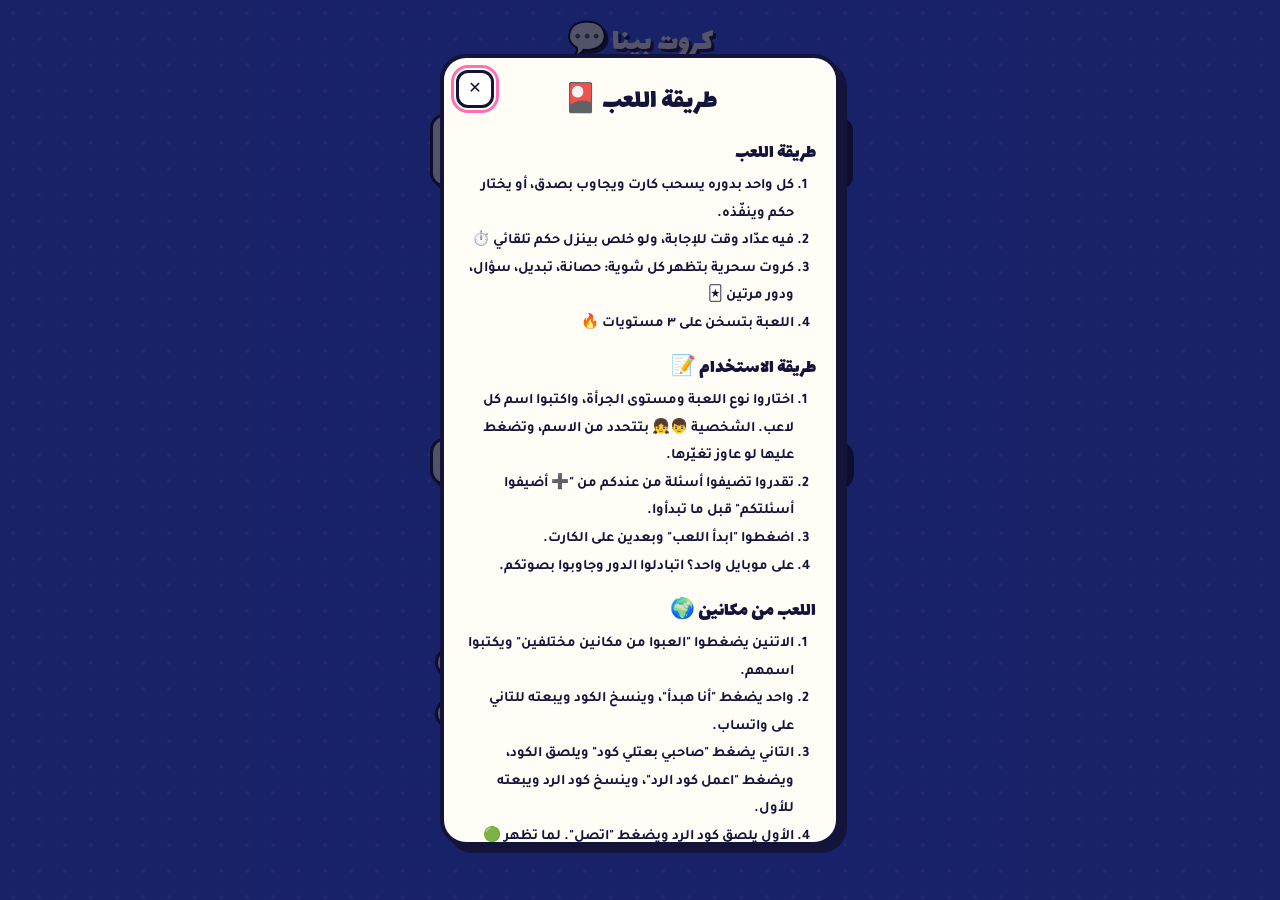
==== index.html @ 318d77d7 "Add files via upload" ====
<!DOCTYPE html>
<html lang="ar" dir="rtl">
<head>
<meta charset="UTF-8">
<meta name="viewport" content="width=device-width, initial-scale=1, viewport-fit=cover">
<title>كروت بينا 💬</title>
<meta name="description" content="لعبة أسئلة وتحديات بين اتنين، تقرّبكم من بعض وتضحّككم. العبوا على نفس الموبايل أو من مكانين مختلفين.">
<meta name="theme-color" content="#3b5bfd">
<meta property="og:type" content="website">
<meta property="og:title" content="كروت بينا 💬">
<meta property="og:description" content="لعبة أسئلة وتحديات بين اتنين، تقرّبكم من بعض وتضحّككم. يلا نلعب!">
<meta property="og:image" content="https://benacards.vercel.app/og.png">
<meta property="og:image:width" content="1200">
<meta property="og:image:height" content="630">
<meta name="twitter:card" content="summary_large_image">
<link rel="manifest" href="manifest.webmanifest">
<link rel="icon" type="image/png" href="icon-192.png">
<link rel="apple-touch-icon" href="apple-touch-icon.png">
<meta name="apple-mobile-web-app-capable" content="yes">
<meta name="mobile-web-app-capable" content="yes">
<meta name="apple-mobile-web-app-title" content="كروت بينا">
<meta name="apple-mobile-web-app-status-bar-style" content="black-translucent">
<link rel="stylesheet" href="https://fonts.googleapis.com/css2?family=Lalezar&family=Tajawal:wght@500;700&display=swap">
<link rel="stylesheet" href="css/themes.css">
<link rel="stylesheet" href="css/style.css">
</head>
<body>
<main id="app">
  <header class="hero">
    <h1 data-i18n="title">كروت بينا 💬</h1>
    <p class="tagline" id="tagline" data-i18n="tagline"></p>
  </header>

  <!-- players (always visible) -->
  <div class="players idle" id="players">
    <div class="pl turn" id="p0"><small data-i18n="p1"></small><div class="pn"><button class="av" id="a0" type="button" data-i18n-aria="avatarAria">👦</button><input id="n0" data-i18n-ph="phName" maxlength="24" aria-label="Player 1"></div><span class="pts" id="s0"></span></div>
    <div class="pl" id="p1"><small data-i18n="p2"></small><div class="pn"><button class="av" id="a1" type="button" data-i18n-aria="avatarAria">👦</button><input id="n1" data-i18n-ph="phName" maxlength="24" aria-label="Player 2"></div><span class="pts" id="s1"></span></div>
  </div>

  <!-- ================= HOME ================= -->
  <section id="home">
    <div class="panel"><h3 data-i18n="packsT"></h3><div class="chips" id="packs" role="group"></div><p class="pdesc" id="pdesc"></p></div>
    <div class="panel"><h3 data-i18n="intensT"></h3><div class="chips" id="intens" role="group"></div></div>

    <details class="cqp" id="cqp">
      <summary data-i18n="cqSum"></summary>
      <div class="row"><input id="cqi" maxlength="140" data-i18n-ph="cqPh" data-i18n-aria="cqAria"></div>
      <div class="row"><select id="cqs" data-i18n-aria="cqLvAria"><option value="0" data-i18n="lv0"></option><option value="1" data-i18n="lv1" selected></option><option value="2" data-i18n="lv2"></option></select><button class="sm" id="cqa" data-i18n="cqAdd"></button></div>
      <div class="cql" id="cql"></div>
    </details>

    <div class="startrow"><button class="btn big" id="start" data-i18n="start"></button></div>

    <!-- settings block: lives here before the game, moves into the side drawer once the game starts -->
    <div id="ctlHome"><div id="ctl">
      <div class="lobby">
        <button class="btn alt" id="onl" aria-expanded="false" data-i18n="onl"></button>
        <div class="lbx" id="lbx">
          <p data-i18n="lobNote"></p>
          <div class="row"><input id="myn" maxlength="24" data-i18n-ph="myName" data-i18n-aria="myName"></div>
          <div class="row"><button class="sm" id="bh" data-i18n="bh"></button><button class="sm" id="bg" data-i18n="bg"></button></div>
          <div id="hp" hidden>
            <p data-i18n="hStep1"></p>
            <textarea id="hc" readonly data-i18n-aria="codeAria"></textarea>
            <div class="row"><button class="sm" id="ch" data-i18n="copyCode"></button></div>
            <p data-i18n="hStep2"></p>
            <textarea id="ha" data-i18n-aria="replyAria"></textarea>
            <div class="row"><button class="sm" id="cn" data-i18n="connect"></button></div>
          </div>
          <div id="gp" hidden>
            <p data-i18n="gStep1"></p>
            <textarea id="gi" data-i18n-aria="codeAria"></textarea>
            <div class="row"><button class="sm" id="mkr" data-i18n="mkr"></button></div>
            <p data-i18n="gStep2"></p>
            <textarea id="gv" readonly data-i18n-aria="replyAria"></textarea>
            <div class="row"><button class="sm" id="cg" data-i18n="copyCode"></button></div>
          </div>
          <div class="st" id="st" role="status"></div>
          <div class="fbx" id="fb" hidden>
            <p data-i18n="fbText"></p>
            <div class="row"><input id="fbc" maxlength="10" dir="ltr" data-i18n-ph="fbPh" data-i18n-aria="fbPh"><button class="sm" id="fbg" data-i18n="fbGo"></button></div>
            <div class="row" id="fbj" hidden><input id="fbn" type="number" min="1" data-i18n-ph="fbNum" data-i18n-aria="fbNum"><button class="sm" id="fbm" data-i18n="fbJump"></button></div>
          </div>
        </div>
      </div>
      <div class="opts" style="margin-top:14px">
        <label class="gm"><input type="checkbox" id="tm" checked> <span data-i18n="timerOpt"></span></label>
        <button type="button" class="gm" id="snd"></button>
        <button type="button" class="gm" id="langb"></button>
        <button type="button" class="gm" id="themeb"></button>
        <button type="button" class="gm" id="share" data-i18n="share"></button>
        <button type="button" class="gm" id="inst" hidden data-i18n="inst"></button>
        <button type="button" class="gm" id="how" data-i18n="how"></button>
      </div>
      <p class="hint2" id="ihelp" hidden data-i18n="iosHelp"></p>
      <button class="btn alt" id="rst" hidden data-i18n="rst"></button>
    </div></div>
  </section>

  <!-- ================= GAME ================= -->
  <section id="gamescr" hidden>
    <div><span class="lvl" id="lvl"></span></div>
    <div class="count" id="cnt"></div>

    <section id="game">
      <div class="stage"><button class="card" id="card" aria-live="polite">
        <div class="inner">
          <div class="face front"><div class="big">؟</div><span class="t" id="ft"></span></div>
          <div class="face back"><span class="tag" id="tg"></span><span class="who" id="wh"></span><div class="q" id="q"></div></div>
        </div>
      </button></div>
      <div class="tmw" id="tmw" hidden><span id="tmn">30</span> ⏱️<div class="tmbar"><i id="tmb"></i></div></div>
      <div class="ans" id="ans" hidden>
        <label for="at" id="al"></label>
        <textarea id="at" maxlength="400" data-i18n-ph="ansPh"></textarea>
      </div>
      <div class="btns" style="margin-top:14px"><button class="btn ok" id="dn" hidden></button></div>
      <div class="btns" style="margin-top:14px" id="tkr" hidden><button class="btn alt" id="tk" hidden></button><button class="btn alt" id="sw" hidden></button></div>
      <div class="btns"><button class="btn alt" id="sk" disabled></button><button class="btn" id="nx" disabled></button></div>
      <div class="rxbar" role="group" data-i18n-aria="rxGroup">
        <button class="rbt" data-e="😂" data-i18n-aria="rx_f">😂</button><button class="rbt" data-e="😮" data-i18n-aria="rx_s">😮</button><button class="rbt" data-e="💖" data-i18n-aria="rx_l">💖</button><button class="rbt" data-e="👏" data-i18n-aria="rx_c">👏</button>
      </div>
      <p class="hint" id="hint"></p>
    </section>

    <section class="end" id="end">
      <h2 data-i18n="endT"></h2>
      <p data-i18n="endP"></p>
      <div class="awards"><h3 data-i18n="awardsT"></h3><div id="awlist"></div></div>
      <div class="recap" id="recap"></div>
      <div class="btns"><button class="btn alt" id="cp" data-i18n="copyAns"></button><button class="btn alt" id="memobtn" data-i18n="memoBtn"></button><button class="btn" id="rs" data-i18n="again"></button></div>
    </section>
  </section>
</main>

<!-- side drawer (settings after the game starts) -->
<button class="menubtn" id="menu" aria-expanded="false" aria-controls="drawer" hidden></button>
<div class="scrim" id="scrim" hidden></div>
<aside class="drawer" id="drawer" hidden>
  <div class="dhead"><b data-i18n="settings"></b><button class="dx" id="dx" data-i18n-aria="close">✕</button></div>
  <div id="dbody"></div>
</aside>

<!-- how to play -->
<div class="intro" id="intro" role="dialog" aria-modal="true" aria-labelledby="introT" hidden>
  <div class="introc">
    <button class="ix" id="ix" data-i18n-aria="close">✕</button>
    <h2 id="introT" data-i18n="introT"></h2>
    <div id="introBody" data-i18n-html="introBody"></div>
  </div>
</div>

<!-- memory card -->
<div class="intro" id="memo" role="dialog" aria-modal="true" hidden>
  <div class="introc memoc">
    <button class="ix" id="memox" data-i18n-aria="close">✕</button>
    <h2 data-i18n="memoT"></h2>
    <img id="memoimg" alt="">
    <div class="btns" style="margin-top:6px"><button class="btn ok" id="memosave" data-i18n="memoSave"></button><button class="btn alt" id="memoshare" data-i18n="memoShare"></button></div>
  </div>
</div>

<script src="js/data/questions.js"></script>
<script src="js/data/forfeits.js"></script>
<script src="js/data/fem.js"></script>
<script src="js/i18n.js"></script>
<script src="js/util.js"></script>
<script src="js/audio.js"></script>
<script src="js/state.js"></script>
<script src="js/ui.js"></script>
<script src="js/net.js"></script>
<script src="js/features.js"></script>
<script src="js/app.js"></script>
</body>
</html>
---- css/themes.css ----
/* Color themes: classic (default blue), dark, light.
   Cards stay cream in every theme; only the page background and the text sitting on it change. */
:root{
  --bg:#3b5bfd;
  --on-bg:#ffffff;
  --dots:rgba(255,255,255,.14);
  --h1sh:var(--ink);
  --bar-bg:rgba(255,255,255,.3);
}
:root[data-theme="dark"]{
  --bg:#0f1030;
  --on-bg:#ffffff;
  --dots:rgba(255,255,255,.07);
  --bar-bg:rgba(255,255,255,.2);
}
:root[data-theme="light"]{
  --bg:#eceeff;
  --on-bg:#14143a;
  --dots:rgba(20,20,58,.08);
  --h1sh:#ff6fb1;
  --bar-bg:rgba(20,20,58,.12);
}
---- css/style.css ----
/* ============ Base ============ */
:root{
  --card:#fffdf5; --paper:#ffffff; --ink:#14143a;
  --pink:#ff6fb1; --yel:#ffd93d; --grn:#2fd18b; --red:#ff6b6b;
  color-scheme:light;
  box-sizing:border-box;
  padding-top:env(safe-area-inset-top,0px);
  padding-bottom:env(safe-area-inset-bottom,0px);
}
*{box-sizing:border-box;margin:0;padding:0}
html,body{min-height:100%}
[hidden]{display:none!important}
body{
  background:var(--bg);
  background-image:radial-gradient(var(--dots) 2px,transparent 2px);
  background-size:26px 26px;
  color:var(--ink);
  font-family:'Tajawal','Segoe UI',system-ui,sans-serif;
  display:flex;justify-content:center;padding:18px 14px 40px;
}
main{width:100%;max-width:420px;text-align:center}
main.ingame{padding-top:40px}
main.ingame .hero h1{font-size:26px}
h1{font:400 32px 'Lalezar','Tajawal',sans-serif;color:var(--on-bg);text-shadow:3px 3px 0 var(--h1sh)}
button{font-family:inherit}

/* ============ Buttons & small controls ============ */
.btn{font:400 20px 'Lalezar','Tajawal',sans-serif;background:var(--yel);color:var(--ink);border:4px solid var(--ink);border-radius:16px;padding:7px 22px;box-shadow:5px 5px 0 var(--ink);cursor:pointer;transition:transform .1s,box-shadow .1s}
.btn.alt{background:var(--paper);font-size:17px}
.btn.ok{background:var(--grn)}
.btn.big{font-size:26px;padding:10px 34px}
.btn:active{transform:translate(4px,4px);box-shadow:1px 1px 0 var(--ink)}
.btn:focus-visible{outline:4px solid var(--on-bg);outline-offset:3px}
.btn[disabled]{opacity:.45;cursor:default}
.btns{margin-top:24px;display:flex;gap:10px;justify-content:center;flex-wrap:wrap}
.sm{font:700 14px 'Tajawal',sans-serif;border:3px solid var(--ink);border-radius:12px;background:var(--yel);color:var(--ink);padding:6px 12px;cursor:pointer}
.sm:focus-visible{outline:3px solid var(--pink)}
.sm[disabled]{opacity:.5;cursor:default}
.gm{display:inline-flex;align-items:center;gap:6px;background:var(--paper);color:var(--ink);border:3px solid var(--ink);border-radius:99px;padding:3px 12px;font:700 13px 'Tajawal',sans-serif;margin-bottom:12px;cursor:pointer}
.gm input{width:18px;height:18px;accent-color:var(--pink)}
.gm:focus-visible{outline:3px solid var(--on-bg);outline-offset:2px}
.opts{display:flex;gap:8px;justify-content:center;flex-wrap:wrap}
.hint2{font-size:13px;font-weight:700;line-height:1.8;margin-top:8px}
.row{display:flex;gap:6px;margin-top:8px}
textarea{width:100%;height:78px;margin-top:6px;padding:8px;border:3px solid var(--ink);border-radius:12px;font:12px monospace;direction:ltr;background:var(--paper);color:var(--ink);resize:none}
textarea:focus-visible{outline:3px solid var(--pink)}

/* ============ Home screen ============ */
.hero p.tagline{color:var(--on-bg);font-weight:700;font-size:15px;line-height:1.7;margin:6px 0 4px}
.panel{margin-top:14px;text-align:start}
.panel h3{font:400 18px 'Lalezar','Tajawal',sans-serif;color:var(--on-bg);margin-bottom:6px;text-align:center}
.chips{display:flex;flex-wrap:wrap;gap:6px;justify-content:center}
.chip{font:700 14px 'Tajawal',sans-serif;border:3px solid var(--ink);border-radius:99px;background:var(--paper);color:var(--ink);padding:5px 14px;cursor:pointer}
.chip.on{background:var(--yel);box-shadow:3px 3px 0 var(--ink)}
.chip[disabled]{opacity:.5;cursor:default}
.chip:focus-visible{outline:3px solid var(--on-bg);outline-offset:2px}
.pdesc{color:var(--on-bg);font-size:13px;font-weight:700;text-align:center;margin-top:6px;min-height:20px}
.startrow{margin:20px 0 10px;text-align:center}
.lobby{margin-top:10px}
.lbx{display:none;margin-top:10px;background:var(--card);border:3px solid var(--ink);border-radius:16px;box-shadow:4px 4px 0 var(--ink);padding:12px;text-align:start}
.lbx.on{display:block}
.lbx p{font-size:13px;font-weight:700;line-height:1.8}
.lbx input{flex:1;min-width:0;padding:8px;border:3px solid var(--ink);border-radius:12px;font:700 16px 'Tajawal',sans-serif;background:var(--paper);color:var(--ink);text-align:center}
.lbx input:focus-visible{outline:3px solid var(--pink)}
.st{margin-top:8px;font-size:13px;font-weight:700;line-height:1.7}
.fbx{margin-top:10px;border-top:2px dashed #cfcfe8;padding-top:8px}
.fbx p{font-size:13px;font-weight:700;line-height:1.8;color:#a3243b}
.cqp{margin:12px 0;background:var(--card);border:3px solid var(--ink);border-radius:16px;box-shadow:4px 4px 0 var(--ink);padding:10px 12px;text-align:start}
.cqp summary{font-weight:700;cursor:pointer}
.cqp input,.cqp select{flex:1;min-width:0;padding:8px;border:3px solid var(--ink);border-radius:12px;font:700 15px 'Tajawal',sans-serif;background:var(--paper);color:var(--ink)}
.cqp input:focus-visible,.cqp select:focus-visible{outline:3px solid var(--pink)}
.cql div{display:flex;justify-content:space-between;gap:8px;align-items:center;font-size:13px;font-weight:700;padding:5px 0;border-bottom:1px dashed #cfcfe8}
.cql button{border:0;background:none;cursor:pointer;font-size:16px;color:var(--ink)}

/* ============ Players bar ============ */
.players{display:flex;gap:10px;margin:14px 0 10px}
.pl{flex:1;border:3px solid var(--ink);border-radius:14px;background:var(--paper);opacity:.6;transition:all .3s;box-shadow:3px 3px 0 var(--ink);padding:6px 8px}
.players.idle .pl{opacity:1}
.pl.turn{opacity:1;background:var(--yel);transform:translateY(-3px);box-shadow:5px 5px 0 var(--ink)}
.pl small{display:block;font-size:11px;font-weight:700}
.pn{display:flex;align-items:center;gap:6px}
.pl input{min-width:0;flex:1;width:100%;border:0;background:transparent;text-align:center;font:700 17px 'Tajawal',sans-serif;color:var(--ink);outline:none}
.pl input:focus-visible{outline:2px solid var(--ink);border-radius:6px}
.pts{display:block;font-weight:700;font-size:13px;min-height:16px}
.av{font-size:26px;border:0;background:none;cursor:pointer;line-height:1;padding:0}
.av:focus-visible{outline:3px solid var(--ink);border-radius:8px}
.pl.turn .av{animation:bob 1s ease-in-out infinite}
@keyframes bob{50%{transform:translateY(-4px)}}

/* ============ Game screen ============ */
.lvl{display:inline-block;border:3px solid var(--ink);border-radius:99px;padding:2px 14px;font:700 13px 'Tajawal',sans-serif;color:var(--ink);margin-bottom:8px;box-shadow:3px 3px 0 var(--ink)}
.count{color:var(--on-bg);font-weight:700;font-size:14px;margin-bottom:10px;min-height:20px}
.stage{perspective:1000px}
.card{position:relative;width:100%;height:300px;border:0;background:none;cursor:pointer;display:block;font:inherit;color:inherit}
.card[disabled]{cursor:default}
.card:focus-visible{outline:4px solid var(--yel);outline-offset:6px;border-radius:26px}
.inner{position:absolute;inset:0;transition:transform .7s cubic-bezier(.3,1.2,.4,1);transform-style:preserve-3d}
.card.flip .inner{transform:rotateY(180deg)}
.face{position:absolute;inset:0;border:4px solid var(--ink);border-radius:26px;box-shadow:7px 7px 0 var(--ink);backface-visibility:hidden;-webkit-backface-visibility:hidden;display:flex;flex-direction:column;align-items:center;justify-content:center;padding:26px 22px}
.front{background:var(--pink);background-image:repeating-linear-gradient(45deg,rgba(255,255,255,.2) 0 12px,transparent 12px 24px)}
.front .big{font:400 96px 'Lalezar',sans-serif;color:#fff;-webkit-text-stroke:4px var(--ink);line-height:1}
.front span.t{font:700 17px 'Tajawal',sans-serif;background:var(--paper);border:3px solid var(--ink);border-radius:12px;padding:4px 14px;margin-top:10px}
.back{transform:rotateY(180deg);background:var(--card)}
.tag{position:absolute;top:14px;inset-inline-start:16px;font:700 13px 'Tajawal',sans-serif;border:2px solid var(--ink);border-radius:99px;padding:2px 12px}
.who{position:absolute;top:14px;inset-inline-end:16px;font:700 13px 'Tajawal',sans-serif}
.q{font:400 26px/1.55 'Lalezar','Tajawal',sans-serif;white-space:pre-line}
.tmw{margin-top:14px;color:var(--on-bg);font-weight:700;text-align:center;font-size:18px}
.tmbar{height:12px;background:var(--bar-bg);border:3px solid var(--ink);border-radius:99px;overflow:hidden;margin-top:6px}
.tmbar i{display:block;height:100%;width:100%;background:var(--yel);transition:width .25s linear}
.ans{margin-top:18px;text-align:start}
.ans label{display:block;color:var(--on-bg);font-weight:700;font-size:14px;margin-bottom:4px}
#at{font:700 16px 'Tajawal',sans-serif;direction:inherit;height:84px;margin-top:0}
#at[readonly]{background:#eceeff}
.hint{color:var(--on-bg);font-weight:700;font-size:13px;margin-top:12px;line-height:1.7;min-height:22px}
.rxbar{display:flex;gap:8px;justify-content:center;margin-top:16px}
.rbt{font-size:26px;width:52px;height:52px;border:3px solid var(--ink);border-radius:16px;background:var(--paper);cursor:pointer;box-shadow:3px 3px 0 var(--ink);line-height:1}
.rbt:active{transform:translate(2px,2px);box-shadow:1px 1px 0 var(--ink)}
.rbt:focus-visible{outline:3px solid var(--on-bg);outline-offset:2px}
.fl{position:fixed;bottom:110px;font-size:40px;pointer-events:none;z-index:12;animation:flo 2.1s ease-out forwards}
@keyframes flo{0%{transform:translateY(0) scale(.6);opacity:0}15%{opacity:1}100%{transform:translateY(-55vh) scale(1.3);opacity:0}}
.bit{position:fixed;top:-30px;z-index:9;pointer-events:none;font-size:24px;animation:fall linear forwards}
@keyframes fall{to{transform:translateY(112vh) rotate(360deg)}}

/* ============ End screen ============ */
.end{display:none;background:var(--card);border:4px solid var(--ink);border-radius:26px;box-shadow:7px 7px 0 var(--ink);padding:30px 20px}
.end.on{display:block}
.end h2{font:400 30px 'Lalezar','Tajawal',sans-serif}
.end p{margin:10px 0 18px;font-weight:700;line-height:1.9}
.awards{text-align:start;margin:6px 0 14px}
.awards h3{font:400 20px 'Lalezar','Tajawal',sans-serif;text-align:center;margin-bottom:6px}
.aw{font-weight:700;line-height:1.9;font-size:15px}
.recap{max-height:260px;overflow:auto;text-align:start;margin:10px 0 16px}
.rc{border-bottom:2px dashed #cfcfe8;padding:8px 2px;font-size:14px;line-height:1.7}
.rc b{display:block}
.rc span{color:#3b3b7a;font-weight:700}

/* ============ Drawer / modals / toast ============ */
.menubtn{position:fixed;top:calc(10px + env(safe-area-inset-top,0px));left:10px;z-index:20;font:700 14px 'Tajawal',sans-serif;background:var(--paper);color:var(--ink);border:3px solid var(--ink);border-radius:99px;padding:6px 14px;box-shadow:3px 3px 0 var(--ink);cursor:pointer}
.menubtn:focus-visible,.dx:focus-visible{outline:3px solid var(--yel);outline-offset:2px}
.scrim{position:fixed;inset:0;background:rgba(10,10,40,.55);z-index:30}
.drawer{position:fixed;top:0;bottom:0;left:0;width:min(88vw,340px);background:var(--card);color:var(--ink);border-right:4px solid var(--ink);z-index:31;padding:calc(14px + env(safe-area-inset-top,0px)) 14px calc(20px + env(safe-area-inset-bottom,0px));overflow:auto;text-align:start;animation:drin .25s ease}
@keyframes drin{from{transform:translateX(-100%)}}
.dhead{display:flex;justify-content:space-between;align-items:center;margin-bottom:14px;font-size:18px}
.dx{border:3px solid var(--ink);background:var(--paper);color:var(--ink);border-radius:12px;width:38px;height:38px;font-size:16px;cursor:pointer}
#dbody .opts{justify-content:flex-start;margin-top:12px}
#dbody #rst{margin-top:6px;width:100%}
#dbody .hint2{color:var(--ink)}
#ctlHome .hint2{color:var(--on-bg)}
.intro{position:fixed;inset:0;background:rgba(10,10,40,.7);z-index:40;display:grid;place-items:center;padding:18px}
.introc{position:relative;background:var(--card);color:var(--ink);border:4px solid var(--ink);border-radius:26px;box-shadow:7px 7px 0 var(--ink);padding:22px 20px;max-width:400px;max-height:88vh;overflow:auto;text-align:start}
.introc h2{font:400 28px 'Lalezar','Tajawal',sans-serif;text-align:center;margin-bottom:10px}
.introc h3{font:400 20px 'Lalezar','Tajawal',sans-serif;margin:14px 0 4px}
.introc ol{margin:0 0 6px;padding-inline-start:22px;line-height:1.9;font-weight:700;font-size:14.5px}
.ix{position:absolute;top:12px;inset-inline-end:12px;width:38px;height:38px;border:3px solid var(--ink);background:var(--paper);color:var(--ink);border-radius:12px;font-size:16px;cursor:pointer}
.ix:focus-visible{outline:3px solid var(--pink);outline-offset:2px}
.memoc{text-align:center}
.memoc img{max-width:100%;max-height:60vh;border:3px solid var(--ink);border-radius:14px;margin:10px 0}
.toast{position:fixed;bottom:calc(24px + env(safe-area-inset-bottom,0px));left:50%;transform:translateX(-50%);background:var(--ink);color:#fff;border-radius:99px;padding:10px 18px;font-weight:700;font-size:14px;z-index:60;animation:toastin .25s ease;max-width:90vw;text-align:center}
@keyframes toastin{from{opacity:0;transform:translate(-50%,10px)}}
@media (prefers-reduced-motion:reduce){.pl.turn .av{animation:none}.bit{display:none}.inner{transition:none}}
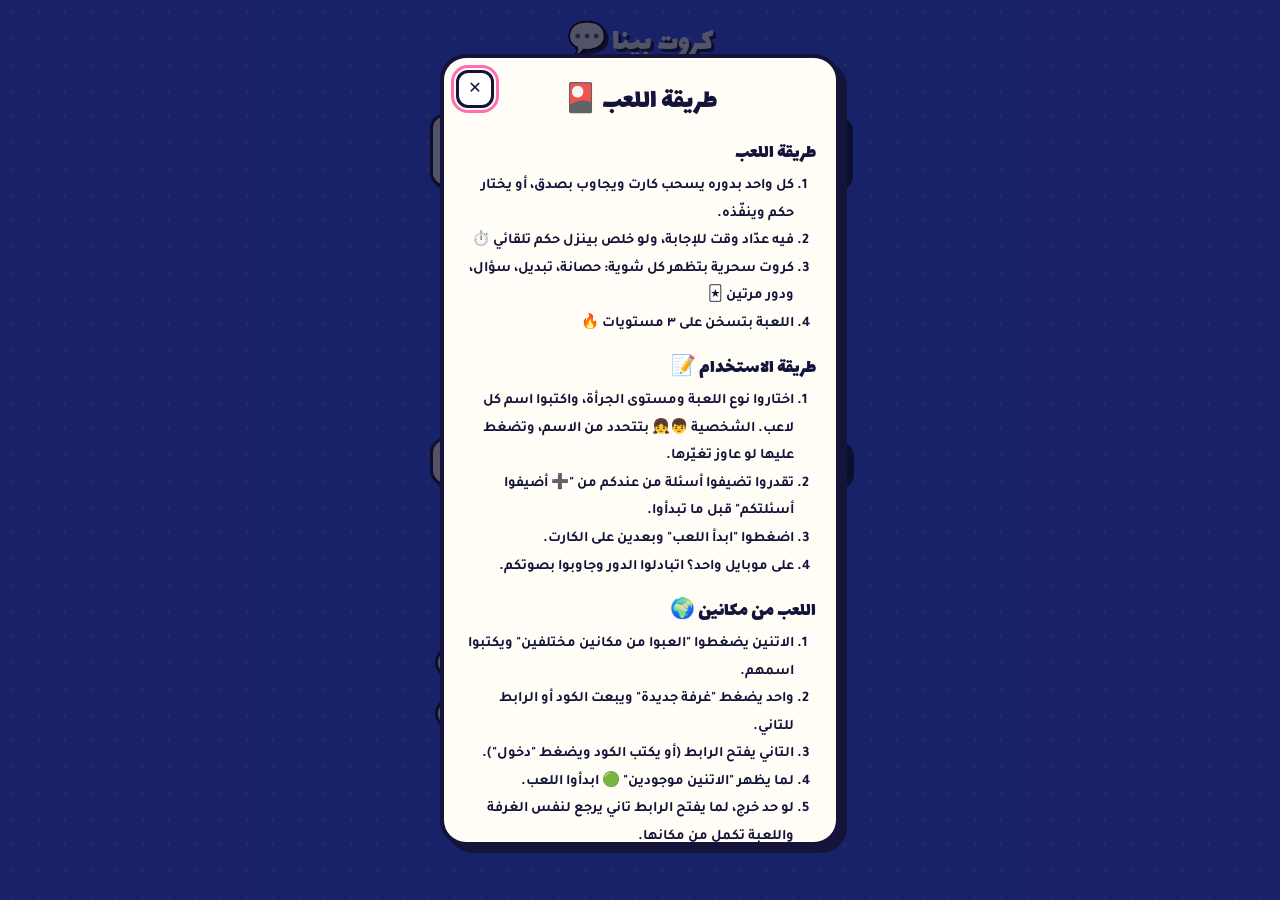
==== commit c7cf9f11: "Add files via upload" ====
--- a/index.html
+++ b/index.html
@@ -56,9 +56,21 @@
       <div class="lobby">
         <button class="btn alt" id="onl" aria-expanded="false" data-i18n="onl"></button>
         <div class="lbx" id="lbx">
-          <p data-i18n="lobNote"></p>
+          <p data-i18n="roomNote"></p>
           <div class="row"><input id="myn" maxlength="24" data-i18n-ph="myName" data-i18n-aria="myName"></div>
-          <div class="row"><button class="sm" id="bh" data-i18n="bh"></button><button class="sm" id="bg" data-i18n="bg"></button></div>
+          <div id="roomOut">
+            <div class="row"><button class="sm" id="rnew" data-i18n="roomNew"></button></div>
+            <div class="row"><input id="rcode" maxlength="10" dir="ltr" data-i18n-ph="roomCodePh" data-i18n-aria="roomCodePh"><button class="sm" id="rjoin" data-i18n="roomJoin"></button></div>
+          </div>
+          <div id="roomIn" hidden>
+            <div class="st" id="roomst" role="status"></div>
+            <div class="row"><button class="sm" id="rinv" data-i18n="roomInvite"></button><button class="sm" id="rleave" data-i18n="roomLeave"></button></div>
+          </div>
+          <div class="st" id="rmsg" role="status"></div>
+          <details class="manual" id="manual">
+            <summary data-i18n="manualSum"></summary>
+            <p data-i18n="lobNote"></p>
+                    <div class="row"><button class="sm" id="bh" data-i18n="bh"></button><button class="sm" id="bg" data-i18n="bg"></button></div>
           <div id="hp" hidden>
             <p data-i18n="hStep1"></p>
             <textarea id="hc" readonly data-i18n-aria="codeAria"></textarea>
@@ -81,6 +93,7 @@
             <div class="row"><input id="fbc" maxlength="10" dir="ltr" data-i18n-ph="fbPh" data-i18n-aria="fbPh"><button class="sm" id="fbg" data-i18n="fbGo"></button></div>
             <div class="row" id="fbj" hidden><input id="fbn" type="number" min="1" data-i18n-ph="fbNum" data-i18n-aria="fbNum"><button class="sm" id="fbm" data-i18n="fbJump"></button></div>
           </div>
+          </details>
         </div>
       </div>
       <div class="opts" style="margin-top:14px">
@@ -163,12 +176,14 @@
 <script src="js/data/questions.js"></script>
 <script src="js/data/forfeits.js"></script>
 <script src="js/data/fem.js"></script>
+<script src="js/config.js"></script>
 <script src="js/i18n.js"></script>
 <script src="js/util.js"></script>
 <script src="js/audio.js"></script>
 <script src="js/state.js"></script>
 <script src="js/ui.js"></script>
 <script src="js/net.js"></script>
+<script src="js/room.js"></script>
 <script src="js/features.js"></script>
 <script src="js/app.js"></script>
 </body>
--- a/css/style.css
+++ b/css/style.css
@@ -63,6 +63,8 @@
 .lbx input{flex:1;min-width:0;padding:8px;border:3px solid var(--ink);border-radius:12px;font:700 16px 'Tajawal',sans-serif;background:var(--paper);color:var(--ink);text-align:center}
 .lbx input:focus-visible{outline:3px solid var(--pink)}
 .st{margin-top:8px;font-size:13px;font-weight:700;line-height:1.7}
+.manual{margin-top:12px;border-top:2px dashed #cfcfe8;padding-top:8px}
+.manual summary{font-weight:700;font-size:13px;cursor:pointer}
 .fbx{margin-top:10px;border-top:2px dashed #cfcfe8;padding-top:8px}
 .fbx p{font-size:13px;font-weight:700;line-height:1.8;color:#a3243b}
 .cqp{margin:12px 0;background:var(--card);border:3px solid var(--ink);border-radius:16px;box-shadow:4px 4px 0 var(--ink);padding:10px 12px;text-align:start}
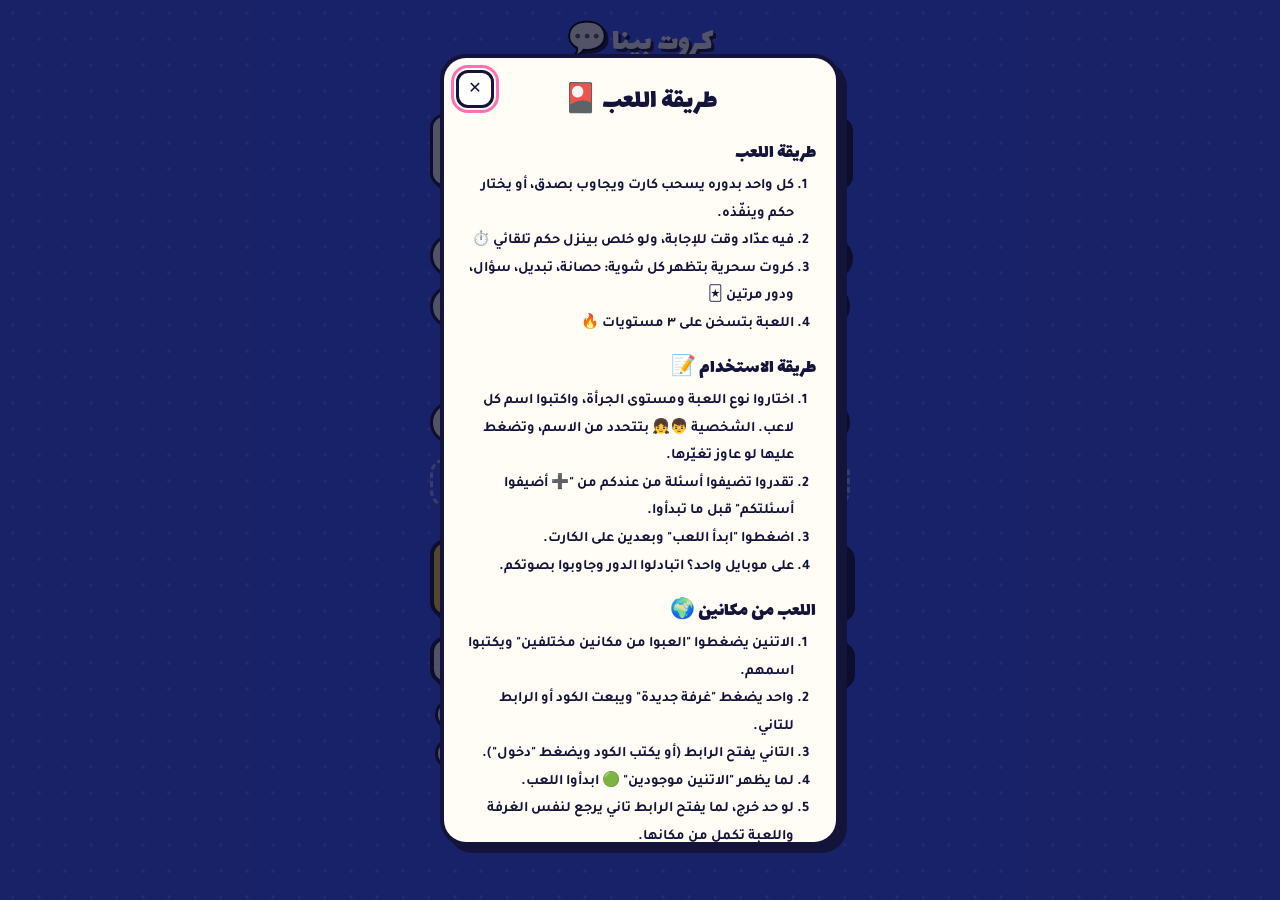
==== commit cc901bff: "jgv" ====
--- a/index.html
+++ b/index.html
@@ -9,7 +9,7 @@
 <meta property="og:type" content="website">
 <meta property="og:title" content="كروت بينا 💬">
 <meta property="og:description" content="لعبة أسئلة وتحديات بين اتنين، تقرّبكم من بعض وتضحّككم. يلا نلعب!">
-<meta property="og:image" content="https://benacards.vercel.app/og.png">
+<meta property="og:image" content="https://benacards-two.vercel.app/og.png">
 <meta property="og:image:width" content="1200">
 <meta property="og:image:height" content="630">
 <meta name="twitter:card" content="summary_large_image">
@@ -33,8 +33,8 @@
 
   <!-- players (always visible) -->
   <div class="players idle" id="players">
-    <div class="pl turn" id="p0"><small data-i18n="p1"></small><div class="pn"><button class="av" id="a0" type="button" data-i18n-aria="avatarAria">👦</button><input id="n0" data-i18n-ph="phName" maxlength="24" aria-label="Player 1"></div><span class="pts" id="s0"></span></div>
-    <div class="pl" id="p1"><small data-i18n="p2"></small><div class="pn"><button class="av" id="a1" type="button" data-i18n-aria="avatarAria">👦</button><input id="n1" data-i18n-ph="phName" maxlength="24" aria-label="Player 2"></div><span class="pts" id="s1"></span></div>
+    <div class="pl turn" id="p0"><small data-i18n="p1"></small><div class="pn"><button class="av" id="a0" type="button" data-i18n-aria="avatarAria">👦</button><input id="n0" data-i18n-ph="phName" maxlength="24" data-i18n-aria="p1"></div><span class="pts" id="s0"></span></div>
+    <div class="pl" id="p1"><small data-i18n="p2"></small><div class="pn"><button class="av" id="a1" type="button" data-i18n-aria="avatarAria">👦</button><input id="n1" data-i18n-ph="phName" maxlength="24" data-i18n-aria="p2"></div><span class="pts" id="s1"></span></div>
   </div>
 
   <!-- ================= HOME ================= -->
--- a/css/style.css
+++ b/css/style.css
@@ -160,3 +160,24 @@
 .toast{position:fixed;bottom:calc(24px + env(safe-area-inset-bottom,0px));left:50%;transform:translateX(-50%);background:var(--ink);color:#fff;border-radius:99px;padding:10px 18px;font-weight:700;font-size:14px;z-index:60;animation:toastin .25s ease;max-width:90vw;text-align:center}
 @keyframes toastin{from{opacity:0;transform:translate(-50%,10px)}}
 @media (prefers-reduced-motion:reduce){.pl.turn .av{animation:none}.bit{display:none}.inner{transition:none}}
+
+/* ============ Home screen layout (scoped to #home: the game and the drawer are untouched) ============ */
+#home .panel{margin-top:12px}
+#home .panel h3{font-size:17px;margin-bottom:8px}
+/* packs and intensity: tidy 3-column grids, everything visible at once */
+#home .chips{display:grid;grid-template-columns:repeat(3,1fr);gap:8px}
+#home .chip{padding:8px 6px;text-align:center;font-size:15px}
+/* custom questions: quieter dashed row instead of a heavy card */
+#home .cqp{background:transparent;color:var(--on-bg);border:3px dashed var(--on-bg);box-shadow:none;margin:14px 0 0}
+#home .cqp .cql div,#home .cqp .cql button{color:var(--on-bg)}
+@supports (color:color-mix(in srgb,red,blue)){#home .cqp{border-color:color-mix(in srgb,var(--on-bg) 55%,transparent)}}
+/* start: full width and stays on screen at the bottom; it is the one loud element */
+#home .startrow{position:sticky;bottom:0;z-index:5;margin:18px -14px 6px;
+  padding:14px 14px calc(12px + env(safe-area-inset-bottom,0px));
+  background:linear-gradient(to top,var(--bg) 65%,transparent)}
+#home #start{width:100%;font-size:30px;padding:12px 20px}
+/* second choice: online play, full width and outlined by the paper style */
+#home #onl{width:100%}
+#home .lobby{margin-top:6px}
+#home .opts{margin-top:16px}
+#home .opts .gm{margin-bottom:0}
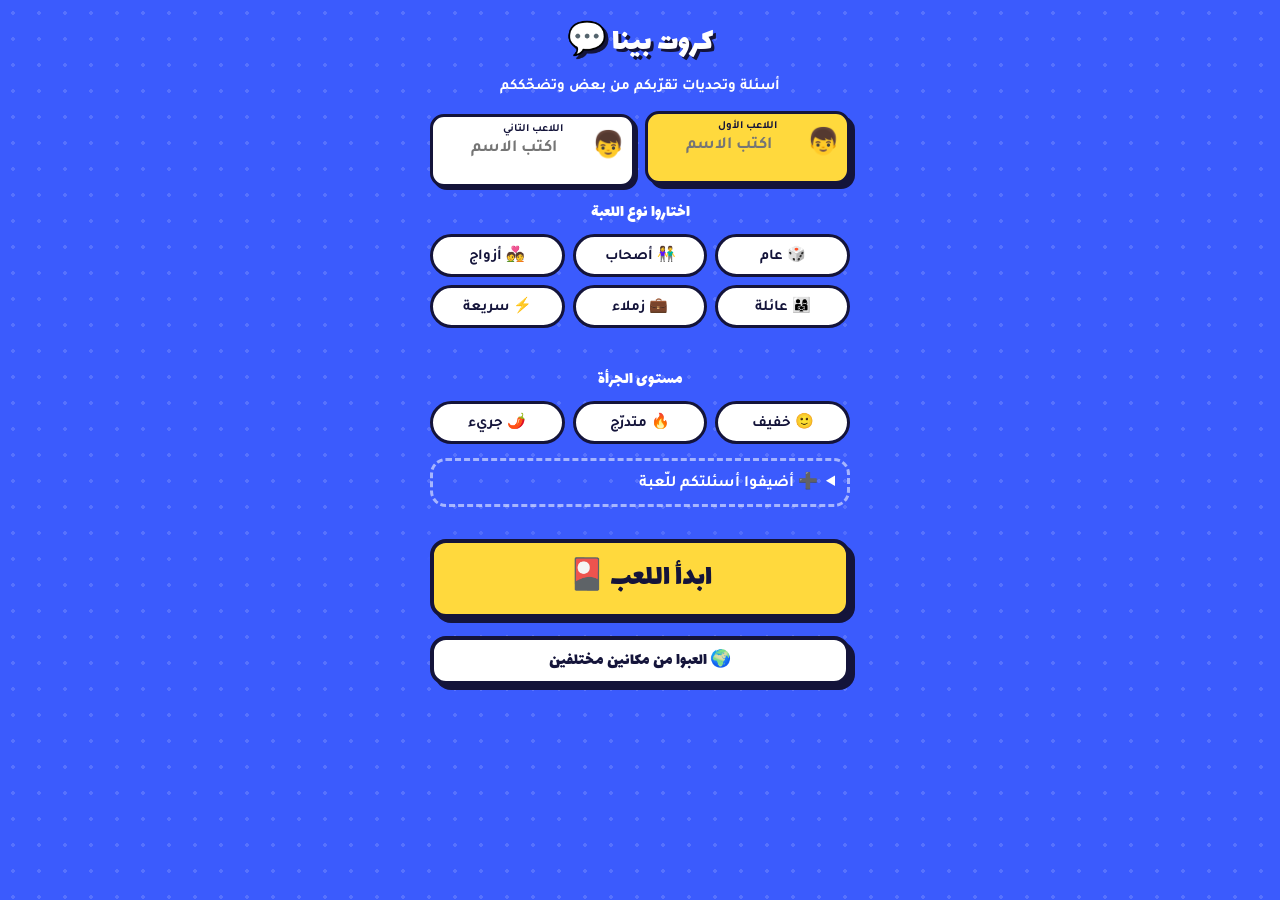
==== commit e5c3eebc: "R" ====
--- a/index.html
+++ b/index.html
@@ -67,46 +67,8 @@
             <div class="row"><button class="sm" id="rinv" data-i18n="roomInvite"></button><button class="sm" id="rleave" data-i18n="roomLeave"></button></div>
           </div>
           <div class="st" id="rmsg" role="status"></div>
-          <details class="manual" id="manual">
-            <summary data-i18n="manualSum"></summary>
-            <p data-i18n="lobNote"></p>
-                    <div class="row"><button class="sm" id="bh" data-i18n="bh"></button><button class="sm" id="bg" data-i18n="bg"></button></div>
-          <div id="hp" hidden>
-            <p data-i18n="hStep1"></p>
-            <textarea id="hc" readonly data-i18n-aria="codeAria"></textarea>
-            <div class="row"><button class="sm" id="ch" data-i18n="copyCode"></button></div>
-            <p data-i18n="hStep2"></p>
-            <textarea id="ha" data-i18n-aria="replyAria"></textarea>
-            <div class="row"><button class="sm" id="cn" data-i18n="connect"></button></div>
-          </div>
-          <div id="gp" hidden>
-            <p data-i18n="gStep1"></p>
-            <textarea id="gi" data-i18n-aria="codeAria"></textarea>
-            <div class="row"><button class="sm" id="mkr" data-i18n="mkr"></button></div>
-            <p data-i18n="gStep2"></p>
-            <textarea id="gv" readonly data-i18n-aria="replyAria"></textarea>
-            <div class="row"><button class="sm" id="cg" data-i18n="copyCode"></button></div>
-          </div>
-          <div class="st" id="st" role="status"></div>
-          <div class="fbx" id="fb" hidden>
-            <p data-i18n="fbText"></p>
-            <div class="row"><input id="fbc" maxlength="10" dir="ltr" data-i18n-ph="fbPh" data-i18n-aria="fbPh"><button class="sm" id="fbg" data-i18n="fbGo"></button></div>
-            <div class="row" id="fbj" hidden><input id="fbn" type="number" min="1" data-i18n-ph="fbNum" data-i18n-aria="fbNum"><button class="sm" id="fbm" data-i18n="fbJump"></button></div>
-          </div>
-          </details>
         </div>
       </div>
-      <div class="opts" style="margin-top:14px">
-        <label class="gm"><input type="checkbox" id="tm" checked> <span data-i18n="timerOpt"></span></label>
-        <button type="button" class="gm" id="snd"></button>
-        <button type="button" class="gm" id="langb"></button>
-        <button type="button" class="gm" id="themeb"></button>
-        <button type="button" class="gm" id="share" data-i18n="share"></button>
-        <button type="button" class="gm" id="inst" hidden data-i18n="inst"></button>
-        <button type="button" class="gm" id="how" data-i18n="how"></button>
-      </div>
-      <p class="hint2" id="ihelp" hidden data-i18n="iosHelp"></p>
-      <button class="btn alt" id="rst" hidden data-i18n="rst"></button>
     </div></div>
   </section>
 
@@ -152,6 +114,17 @@
 <aside class="drawer" id="drawer" hidden>
   <div class="dhead"><b data-i18n="settings"></b><button class="dx" id="dx" data-i18n-aria="close">✕</button></div>
   <div id="dbody"></div>
+  <div class="opts">
+    <label class="gm"><input type="checkbox" id="tm" checked> <span data-i18n="timerOpt"></span></label>
+    <button type="button" class="gm" id="snd"></button>
+    <button type="button" class="gm" id="langb"></button>
+    <button type="button" class="gm" id="themeb"></button>
+    <button type="button" class="gm" id="share" data-i18n="share"></button>
+    <button type="button" class="gm" id="inst" hidden data-i18n="inst"></button>
+    <button type="button" class="gm" id="how" data-i18n="how"></button>
+  </div>
+  <p class="hint2" id="ihelp" hidden data-i18n="iosHelp"></p>
+  <button class="btn alt" id="rst" hidden data-i18n="rst"></button>
 </aside>
 
 <!-- how to play -->
@@ -176,6 +149,7 @@
 <script src="js/data/questions.js"></script>
 <script src="js/data/forfeits.js"></script>
 <script src="js/data/fem.js"></script>
+<script src="js/data/more.js"></script>
 <script src="js/config.js"></script>
 <script src="js/i18n.js"></script>
 <script src="js/util.js"></script>
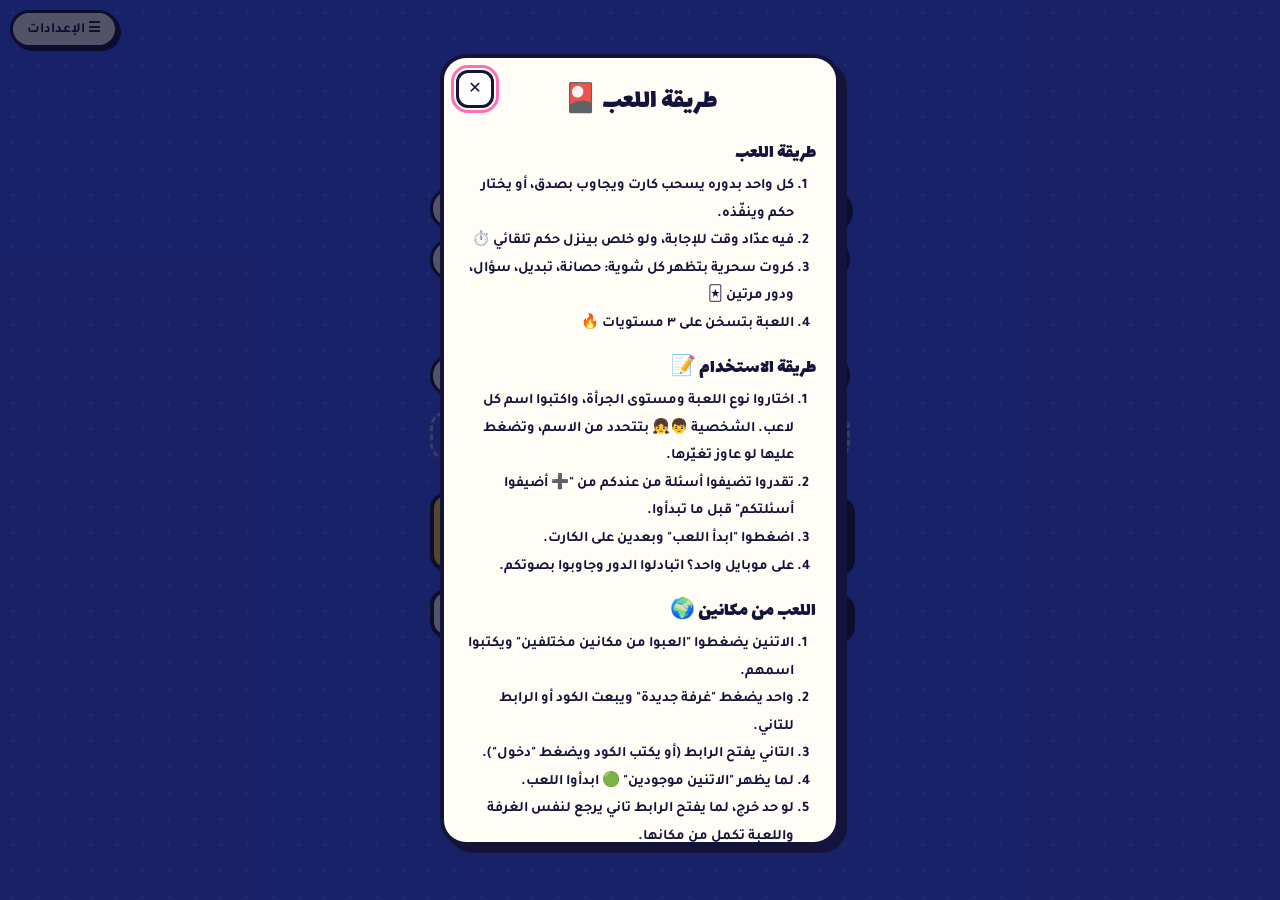
==== commit 679ab656: "phh" ====
--- a/index.html
+++ b/index.html
@@ -70,6 +70,7 @@
         </div>
       </div>
     </div></div>
+  <a class="gm" id="hubh" href="#" hidden style="margin-top:14px">🏠 كل الألعاب</a>
   </section>
 
   <!-- ================= GAME ================= -->
@@ -113,6 +114,7 @@
 <div class="scrim" id="scrim" hidden></div>
 <aside class="drawer" id="drawer" hidden>
   <div class="dhead"><b data-i18n="settings"></b><button class="dx" id="dx" data-i18n-aria="close">✕</button></div>
+  <a class="gm" id="hubl" href="#" hidden>🏠 رجوع لقايمة الألعاب</a>
   <div id="dbody"></div>
   <div class="opts">
     <label class="gm"><input type="checkbox" id="tm" checked> <span data-i18n="timerOpt"></span></label>
--- a/css/style.css
+++ b/css/style.css
@@ -144,9 +144,9 @@
 @keyframes drin{from{transform:translateX(-100%)}}
 .dhead{display:flex;justify-content:space-between;align-items:center;margin-bottom:14px;font-size:18px}
 .dx{border:3px solid var(--ink);background:var(--paper);color:var(--ink);border-radius:12px;width:38px;height:38px;font-size:16px;cursor:pointer}
-#dbody .opts{justify-content:flex-start;margin-top:12px}
-#dbody #rst{margin-top:6px;width:100%}
-#dbody .hint2{color:var(--ink)}
+#drawer .opts{justify-content:flex-start;margin-top:12px}
+#drawer #rst{margin-top:6px;width:100%}
+#drawer .hint2{color:var(--ink)}
 #ctlHome .hint2{color:var(--on-bg)}
 .intro{position:fixed;inset:0;background:rgba(10,10,40,.7);z-index:40;display:grid;place-items:center;padding:18px}
 .introc{position:relative;background:var(--card);color:var(--ink);border:4px solid var(--ink);border-radius:26px;box-shadow:7px 7px 0 var(--ink);padding:22px 20px;max-width:400px;max-height:88vh;overflow:auto;text-align:start}
@@ -179,5 +179,7 @@
 /* second choice: online play, full width and outlined by the paper style */
 #home #onl{width:100%}
 #home .lobby{margin-top:6px}
-#home .opts{margin-top:16px}
-#home .opts .gm{margin-bottom:0}
+/* home screen: no player-name bar (it appears once the game starts) */
+#players.idle{display:none}
+/* room for the always-visible settings button */
+main#app{padding-top:40px}
